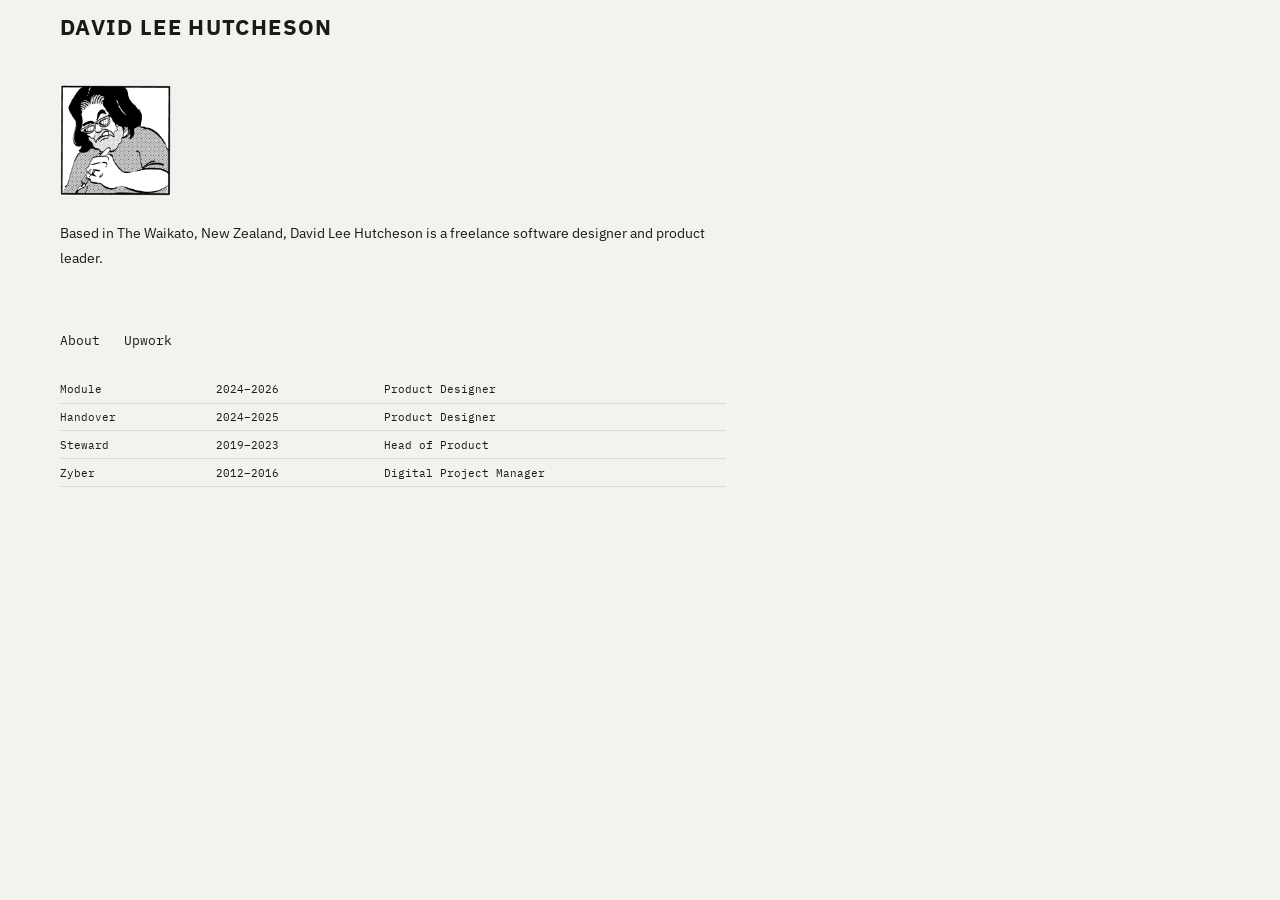
==== about.html @ 48204912 "Update about.html Adding internal links" ====
<!DOCTYPE html>
<html lang="en">
<head>
<meta charset="UTF-8">
<meta name="viewport" content="width=device-width, initial-scale=1.0">
<title>About - David Lee Hutcheson Software Design</title>
<link rel="preconnect" href="https://fonts.googleapis.com">
<link rel="preconnect" href="https://fonts.gstatic.com" crossorigin>
<link href="https://fonts.googleapis.com/css2?family=IBM+Plex+Mono:wght@400&family=IBM+Plex+Sans:wght@400;700&display=swap" rel="stylesheet">
<link rel="stylesheet" href="style.css">
</head>
<body>

<header>
  <div class="site-name"><a href="/">David Lee Hutcheson</a></div>
</header>

<main class="about">
  <div class="about-image">
    <img src="images/portrait.webp" alt="David Lee Hutcheson" width="111" height="111">
  </div>
  <p class="about-bio">Based in The Waikato, New Zealand, David Lee Hutcheson is a freelance software designer and product leader.</p>
</main>


</main>

<footer>
 <nav>
    <a href="/about.html">About</a>
    <a href="https://www.upwork.com/freelancers/~01f4d04436b46de41f?mp_source=share">Upwork</a>
  </nav>

<table class="footer-table">
    <tbody>
      <tr>
        <td><a href="/module.html">Module</a></td>
        <td>2024–2026</td>
        <td>Product Designer</td>
      </tr>
      <tr>
        <td><a href="/handover.html">Handover</a></td>
        <td>2024–2025</td>
        <td>Product Designer</td>
      </tr>
      <tr>
        <td><a href="https://gosteward.com">Steward</a></td>
        <td>2019–2023</td>
        <td>Head of Product</td>
      </tr>
      <tr>
        <td><a href="https://zyber.co.nz">Zyber</a></td>
        <td>2012–2016</td>
        <td>Digital Project Manager</td>
      </tr>
    </tbody>
  </table>
</footer>

</body>
</html>
---- style.css ----
/* ── RESET ── */
*, *::before, *::after { box-sizing: border-box; margin: 0; padding: 0; }

/* ── VARIABLES ── */
:root {
  --black: #1a1a1a;
  --white: #f4f2ed;
  --grey: #6b6b6b;
  --mono: "IBM Plex Mono", monospace;
  --sans: "IBM Plex Sans", system-ui, sans-serif;

  --item-short: 444px;
  --item-long:  666px;
  --gap: 4px;
}

/* ── BASE ── */
body {
  font-family: var(--sans);
  font-size: 14px;
  color: var(--black);
  background: var(--white);
  margin: 0;
  padding: 0 60px;
}

a { color: var(--black); text-decoration: none; }
a:hover { background: var(--black); color: var(--white); }

/* ── HEADER ── */
header { 
  padding: 0.75rem 0;
  position: sticky;
  top: 0;
  background: var(--white);
  z-index:10;
}

.grid-item-caption { display: none; }

.header-caption {
  font-family: var(--mono);
  font-size: 0.65rem;
  line-height: 1.5;
  text-align: right;
  color: var(--black);
  white-space: nowrap;
  position: absolute;
  top: 0.75rem;
  right: 0px;
}

.site-name {
  font-size: 1.4rem;
  font-weight: bold;
  letter-spacing: 0.06em;
  text-transform: uppercase;
}
.site-name a { color: inherit; text-decoration: none; }
.site-name a:hover { background: none; color: var(--grey); }

/* ── FOOTER ── */
footer {
  padding: 0.5rem 0;
  font-size: 0.75rem;
  color: var(--grey);
  display: flex;
  flex-direction: column;
  gap: 0.4rem;
  margin-top: 2px;
}

.footer-table {
  width: 100%;
  max-width: 666px;
  border-collapse: collapse;
  font-family: var(--mono);
  font-size: 0.68rem;
  color: var(--black);
  margin-bottom: 1rem;
}

.footer-table th {
  text-align: left;
  font-weight: 400;
  text-transform: uppercase;
  letter-spacing: 0.06em;
  color: var(--grey);
  padding: 0.25rem 2rem 0.25rem 0;
  border-bottom: 1px solid var(--black);
}

.footer-table td {
  padding: 0.4rem 2rem 0.4rem 0;
  border-bottom: 1px solid #dddad3;
}

footer nav {
  display: flex;
  gap: 1.5rem;
  font-family: var(--mono);
  font-size: 0.8rem;
  padding: 20px 0 20px 0;
}
footer nav a { color: var(--black); }
footer nav a:hover { background: var(--black); color: var(--white); }

.footer-bottom {
  display: flex;
  align-items: center;
  gap: 16px;
}

/* ── HOME: GRID ── */
.grid {
  display: flex;
  flex-wrap: wrap;
  gap: var(--gap);
  align-items: flex-end;
  padding: var(--gap) 0;
}

.grid-item-link {
  display: flex;
  flex-direction: column;
  text-decoration: none;
  color: inherit;
  flex: 0 0 auto;
}
.grid-item-link:hover { background: none; color: inherit; }
.grid-item-link:hover .label-title {
  background: var(--black);
  color: var(--white);
}

/* Portrait — narrow & tall */
.grid-item-link--portrait { width: var(--item-short); }
.grid-item-link--portrait .grid-item-image {
  width: var(--item-short);
  height: var(--item-long);
}

/* Landscape — wide & short */
.grid-item-link--landscape { width: var(--item-long); }
.grid-item-link--landscape .grid-item-image {
  width: var(--item-long);
  height: var(--item-short);
}

/* Image container */
.grid-item-image {
  overflow: hidden;
  background: var(--white);
  flex-shrink: 0;
  position: relative;
}
.grid-item-image img {
  width: 100%;
  height: 100%;
  object-fit: contain;
  display: block;
}

/* Label */
.grid-item-label {
  padding: 0.35rem 0 0.5rem;
  font-family: var(--mono);
}
.label-title { font-size: 0.72rem; }
.label-industry { display: none; }

/* ── PROJECT PAGE ── */
.page-project {
  display: flex;
  flex-direction: column;
  min-height: 100vh;
}
.page-project header {
  display: flex;
  justify-content: space-between;
  align-items: baseline;
}
.back-link {
  font-family: var(--mono);
  font-size: 0.72rem;
  color: var(--grey);
}
.back-link:hover { background: var(--black); color: var(--white); }

.project-layout {
  display: grid;
  grid-template-columns: 200px 1fr 160px;
  flex: 1;
}

/* Left column */
.col-left {
  padding: 1.5rem 1.25rem 1.5rem 0;
  display: flex;
  flex-direction: column;
  gap: 1.5rem;
}
.project-title {
  font-size: 1.1rem;
  font-weight: bold;
  text-transform: uppercase;
  letter-spacing: 0.06em;
  line-height: 1.2;
}
.meta-block { display: flex; flex-direction: column; gap: 0.75rem; }
.meta-label {
  font-family: var(--mono);
  font-size: 0.65rem;
  text-transform: uppercase;
  letter-spacing: 0.06em;
  color: var(--grey);
  display: block;
  margin-bottom: 0.1rem;
}
.meta-value { font-size: 0.82rem; }
.project-desc { font-size: 0.85rem; line-height: 1.7; }

ul {
    list-style-type: none;
}

/* Centre column */
.col-centre {
  display: flex;
  align-items: center;
  justify-content: center;
  padding: 1.5rem;
  background: var(--white);
  min-height: 80vh;
}
.col-centre img {
  max-width: 100%;
  max-height: 80vh;
  object-fit: contain;
  display: block;
}

/* Right column */
.col-right { padding: 1.5rem 1rem; }
.selector-label {
  font-family: var(--mono);
  font-size: 0.65rem;
  text-transform: uppercase;
  letter-spacing: 0.06em;
  color: var(--grey);
  margin-bottom: 0.75rem;
  display: block;
}
.image-selector { list-style: none; }
.image-selector li { list-style: none; }
.image-selector button {
  background: none;
  border: none;
  cursor: pointer;
  font-family: var(--mono);
  font-size: 0.72rem;
  color: var(--black);
  padding: 0.5rem 0;
  text-align: left;
  width: 100%;
  line-height: 1.4;
}
.image-selector button:hover,
.image-selector button.active {
  background: var(--black);
  color: var(--white);
  padding-left: 0.25rem;
}

/* ── ABOUT PAGE ── */
.about {
  padding: 2rem 0;
  display: flex;
  flex-direction: column;
  gap: 1.5rem;
}

.about-image {
  width: 111px;
  height: 111px;
  overflow: hidden;
  background: #dddad3;
}

.about-image img {
  width: 100%;
  height: 100%;
  object-fit: cover;
  display: block;
}

.about-bio {
  font-size: 0.9rem;
  line-height: 1.75;
  max-width: 666px;
}

/* ── MOBILE ── */
@media (max-width: 768px) {
  body { padding: 0 20px; }

  :root {
    --item-short: 140px;
    --item-long:  210px;
  }

  .project-layout { grid-template-columns: 1fr; }
  .col-left {
    padding: 1.5rem 0;
    border-bottom: 1px solid var(--black);
  }
  .col-centre { min-height: 60vw; }
  .col-right { border-top: 1px solid var(--black); }
}
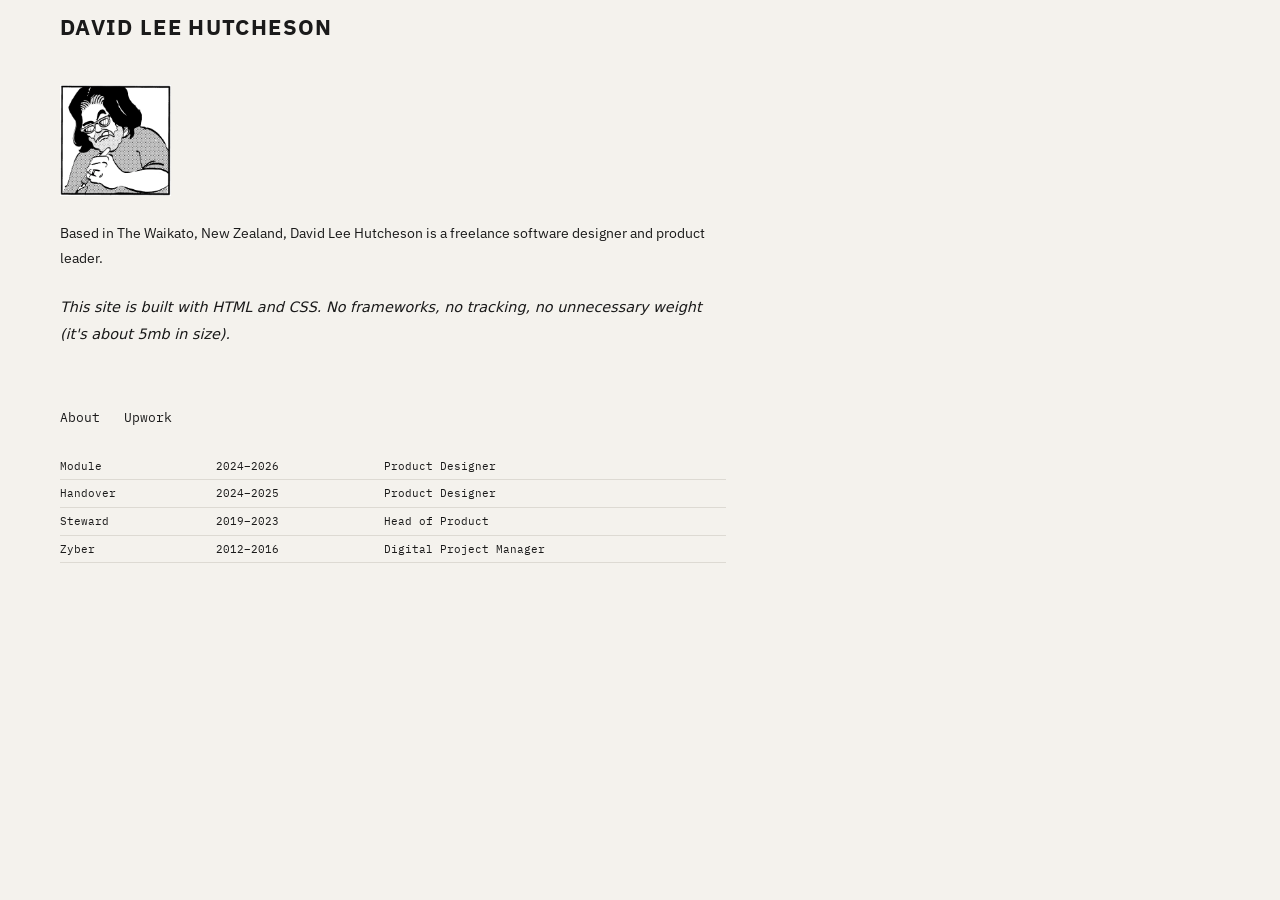
==== commit 9fe02ffe: "Added Gamble Daily page" ====
--- a/about.html
+++ b/about.html
@@ -20,9 +20,7 @@
     <img src="images/portrait.webp" alt="David Lee Hutcheson" width="111" height="111">
   </div>
   <p class="about-bio">Based in The Waikato, New Zealand, David Lee Hutcheson is a freelance software designer and product leader.</p>
-</main>
-
-
+   <p class="about-bio"><i>This site is built with HTML and CSS. No frameworks, no tracking, no unnecessary weight (it's about 5mb in size).</i></p>
 </main>
 
 <footer>
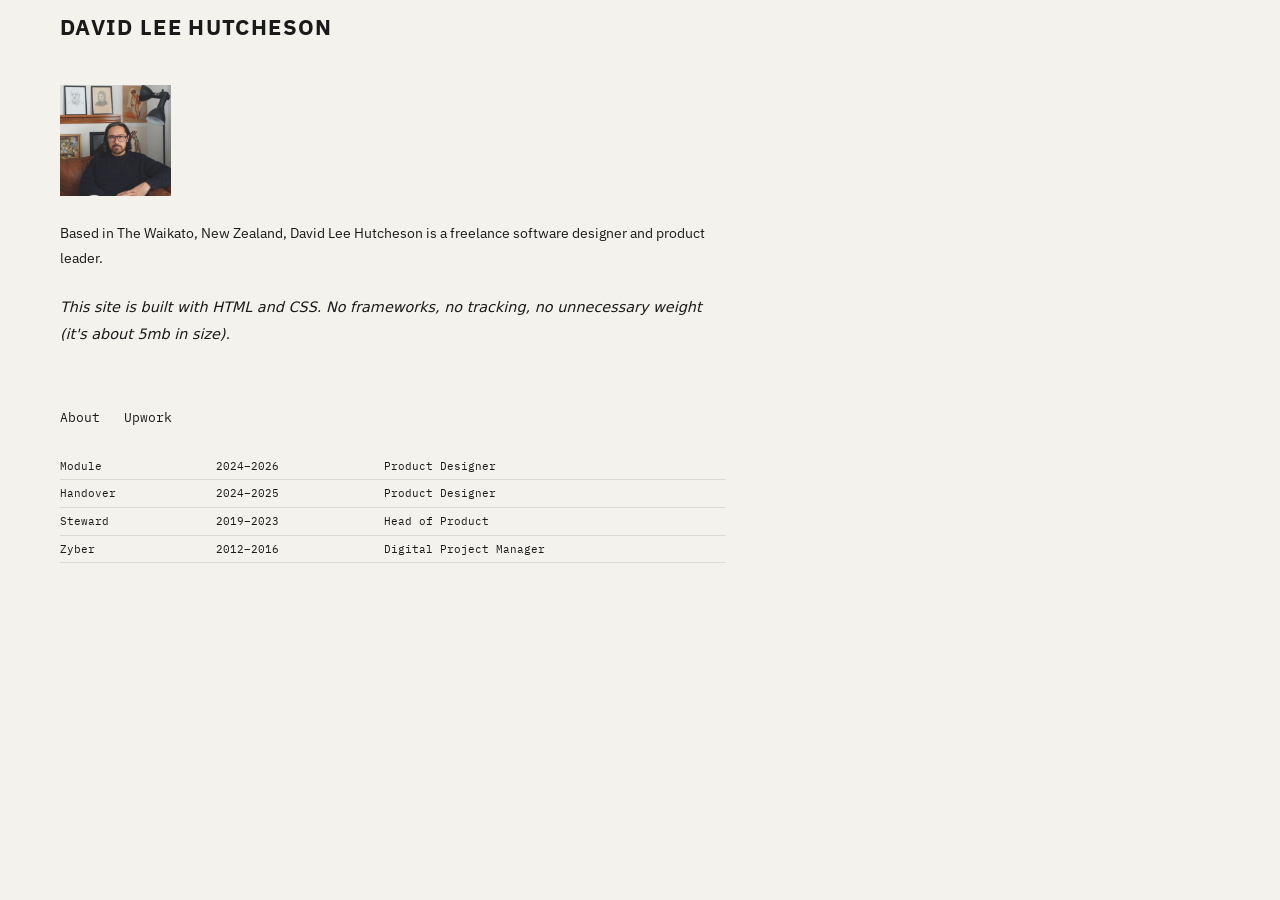
==== commit 4b434f1a: "Update portrait image source in about.html" ====
--- a/about.html
+++ b/about.html
@@ -17,7 +17,7 @@
 
 <main class="about">
   <div class="about-image">
-    <img src="images/portrait.webp" alt="David Lee Hutcheson" width="111" height="111">
+    <img src="images/david-hutcheson-portrait.webp" alt="David Lee Hutcheson" width="111" height="111">
   </div>
   <p class="about-bio">Based in The Waikato, New Zealand, David Lee Hutcheson is a freelance software designer and product leader.</p>
    <p class="about-bio"><i>This site is built with HTML and CSS. No frameworks, no tracking, no unnecessary weight (it's about 5mb in size).</i></p>
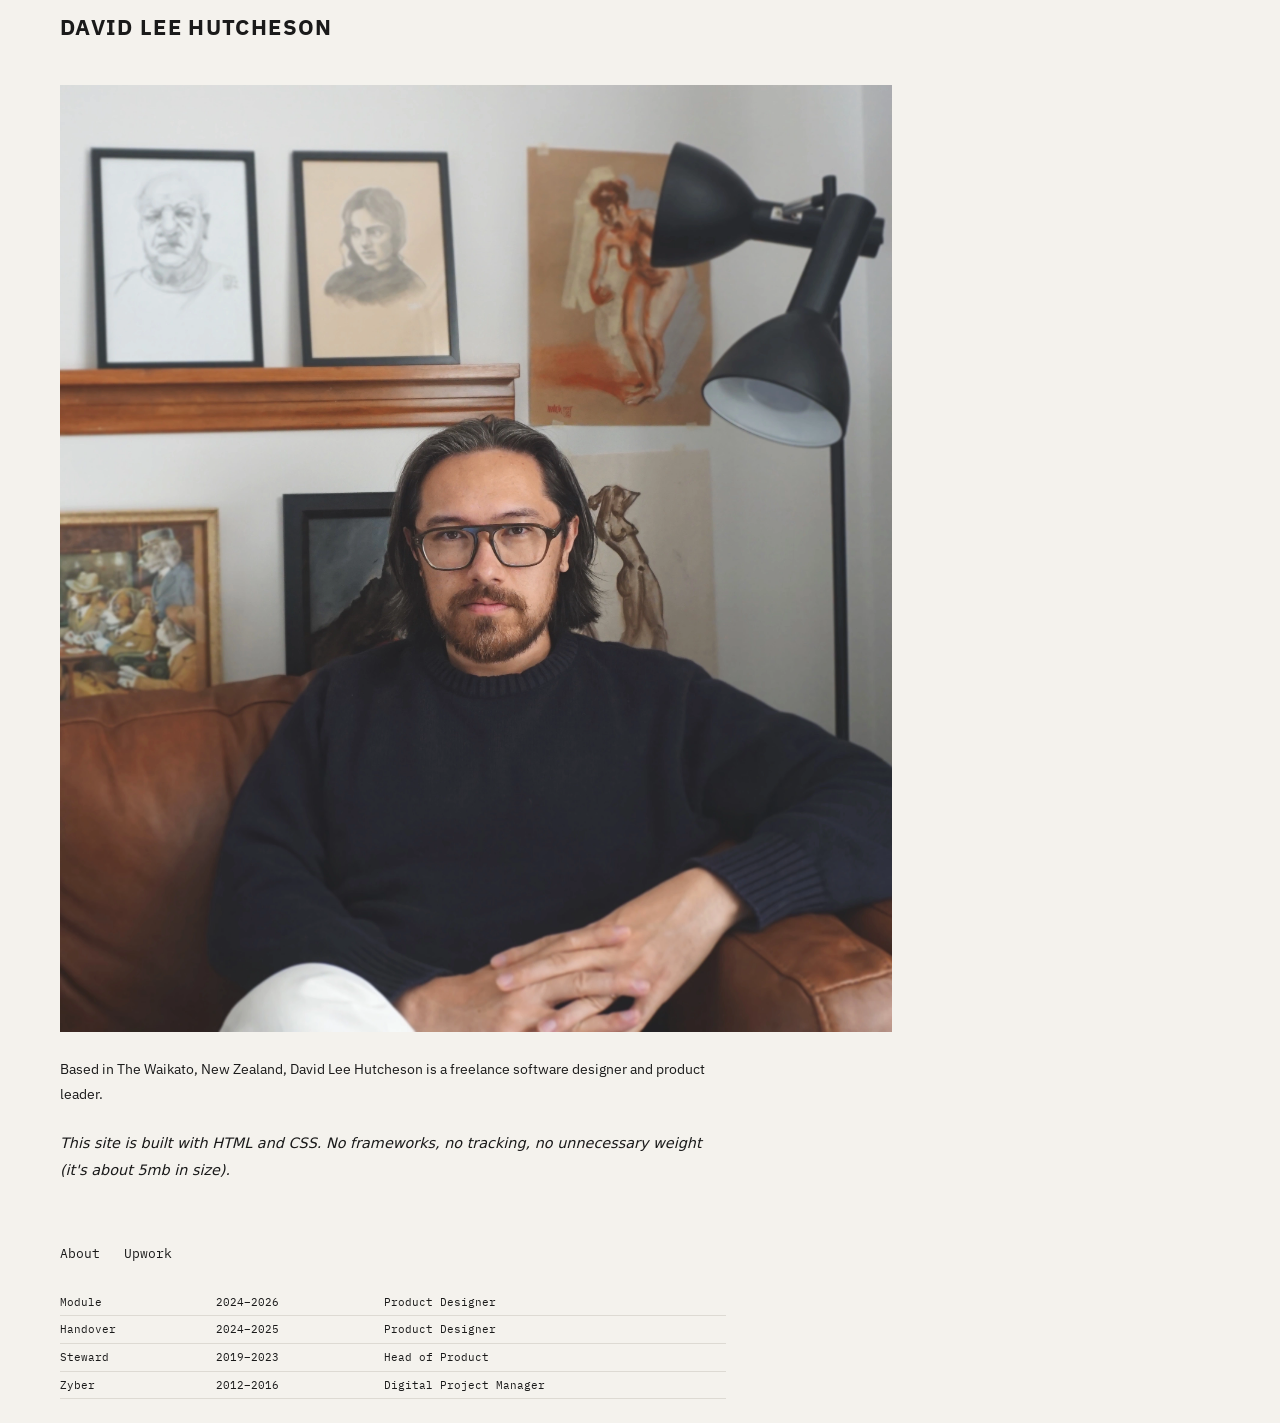
==== commit 7cef6efa: "Add target='_blank' to Upwork link in footer" ====
--- a/about.html
+++ b/about.html
@@ -26,7 +26,7 @@
 <footer>
  <nav>
     <a href="/about.html">About</a>
-    <a href="https://www.upwork.com/freelancers/~01f4d04436b46de41f?mp_source=share">Upwork</a>
+    <a href="https://www.upwork.com/freelancers/~01f4d04436b46de41f?mp_source=share" target="_blank">Upwork</a>
   </nav>
 
 <table class="footer-table">
--- a/style.css
+++ b/style.css
@@ -281,8 +281,8 @@
 }
 
 .about-image {
-  width: 111px;
-  height: 111px;
+  width: 832px;
+  height: 947px;
   overflow: hidden;
   background: #dddad3;
 }
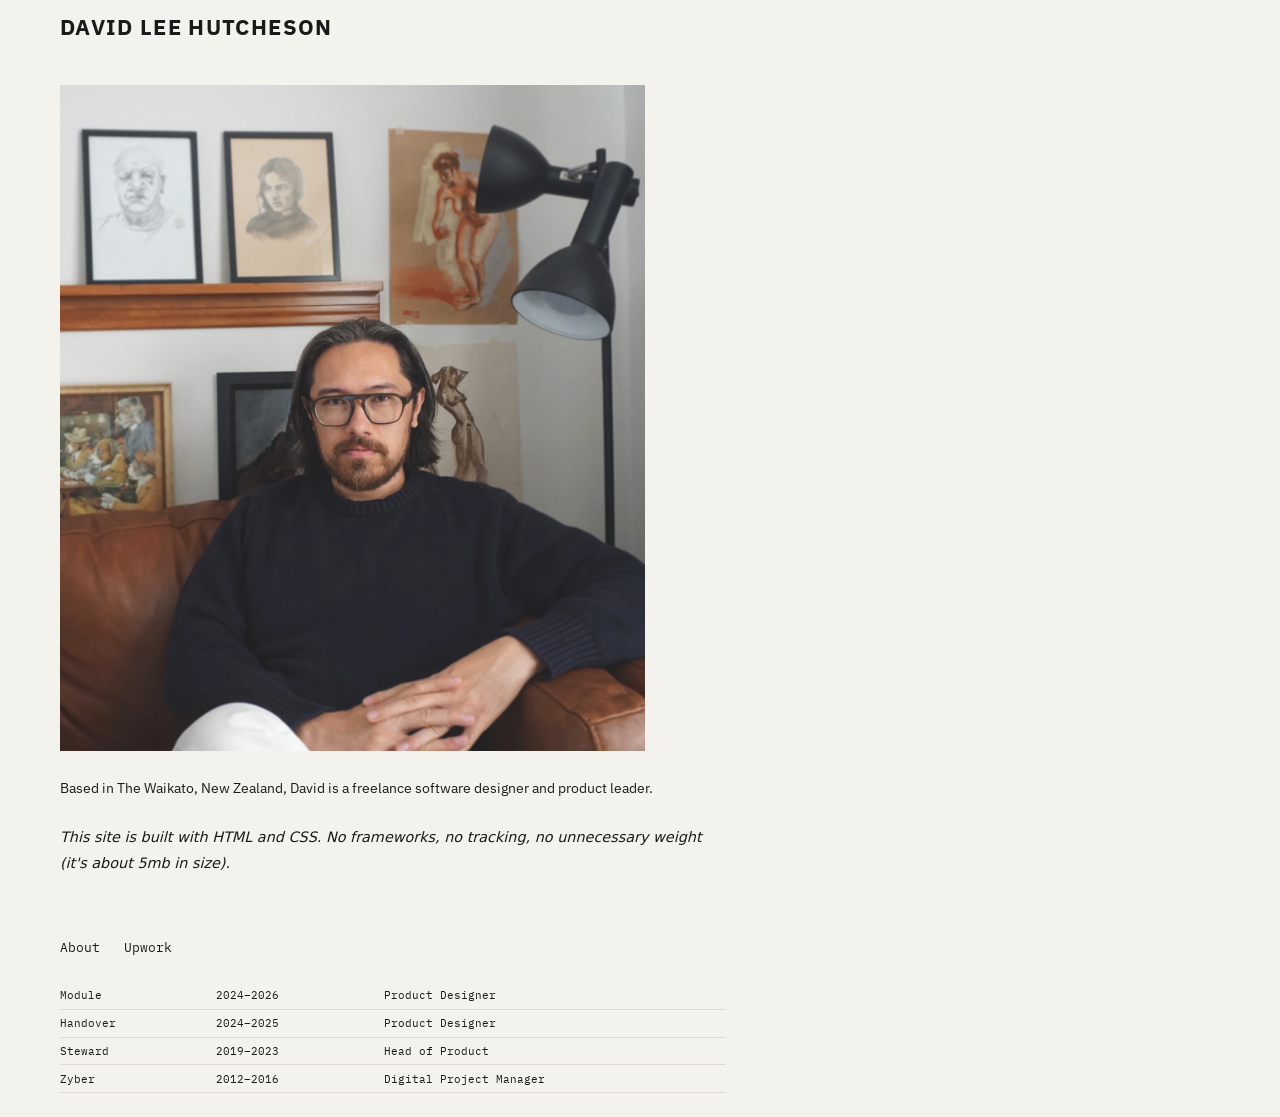
==== commit 34148452: "Update bio text for David Lee Hutcheson" ====
--- a/about.html
+++ b/about.html
@@ -19,7 +19,7 @@
   <div class="about-image">
     <img src="images/david-hutcheson-portrait.webp" alt="David Lee Hutcheson" width="111" height="111">
   </div>
-  <p class="about-bio">Based in The Waikato, New Zealand, David Lee Hutcheson is a freelance software designer and product leader.</p>
+  <p class="about-bio">Based in The Waikato, New Zealand, David is a freelance software designer and product leader.</p>
    <p class="about-bio"><i>This site is built with HTML and CSS. No frameworks, no tracking, no unnecessary weight (it's about 5mb in size).</i></p>
 </main>
 
--- a/style.css
+++ b/style.css
@@ -281,8 +281,8 @@
 }
 
 .about-image {
-  width: 832px;
-  height: 947px;
+  width: 585px;
+  height: 666px;
   overflow: hidden;
   background: #dddad3;
 }
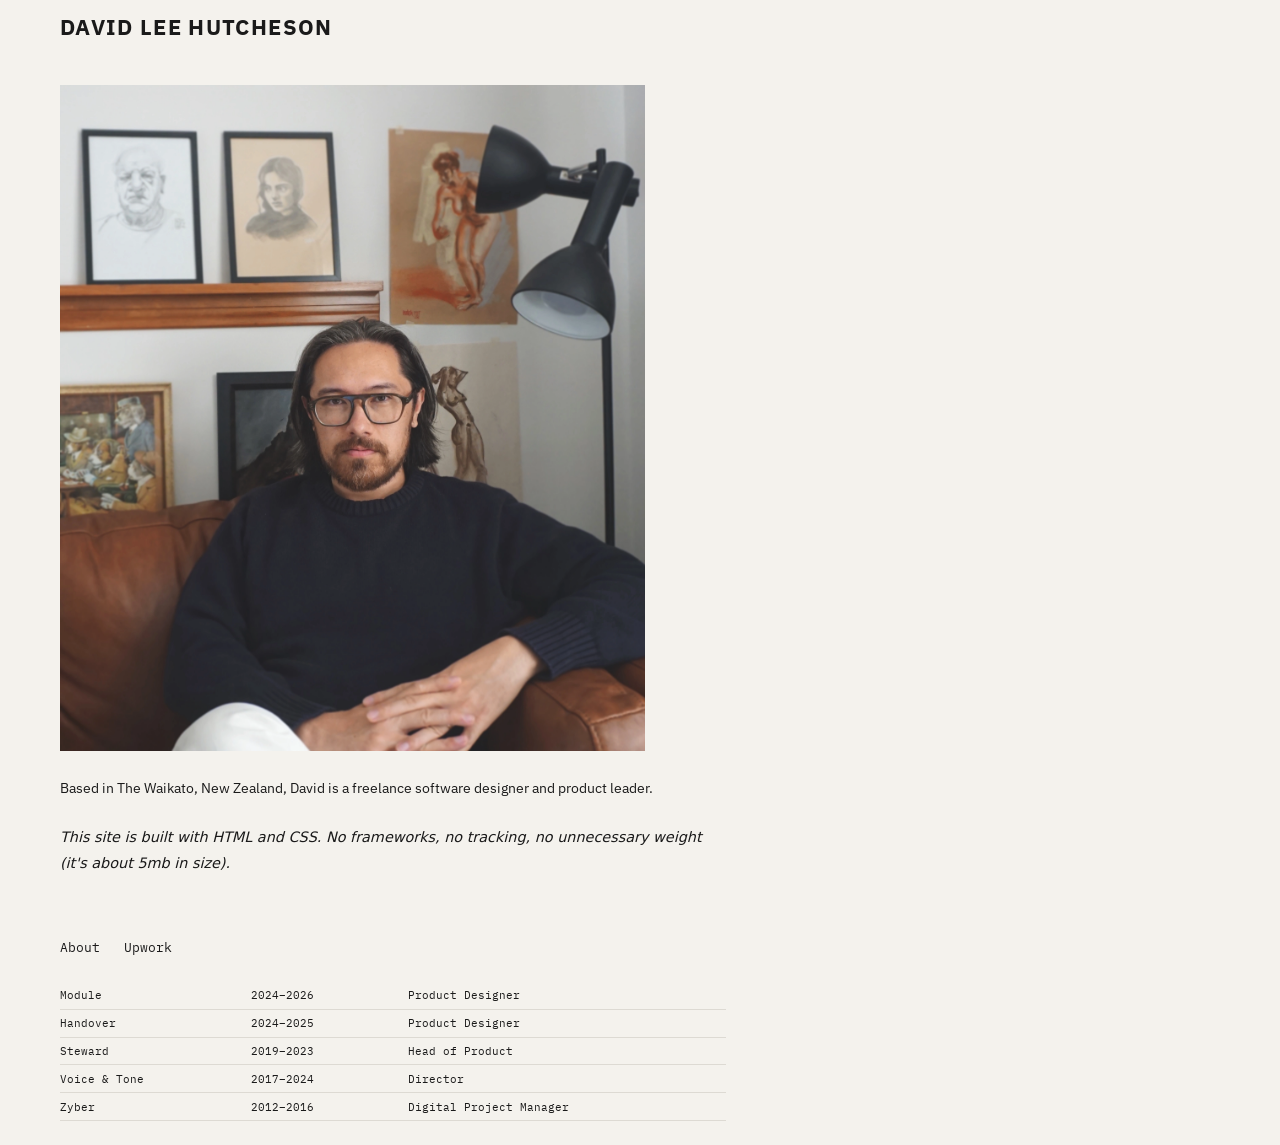
==== commit 01d38f5f: "Add new role and link to Voice & Tone agency" ====
--- a/about.html
+++ b/about.html
@@ -47,6 +47,11 @@
         <td>Head of Product</td>
       </tr>
       <tr>
+        <td><a href="https://www.upwork.com/agencies/952949175156879360/">Voice & Tone</a></td>
+        <td>2017–2024</td>
+        <td>Director</td>
+      </tr>
+      <tr>
         <td><a href="https://zyber.co.nz">Zyber</a></td>
         <td>2012–2016</td>
         <td>Digital Project Manager</td>
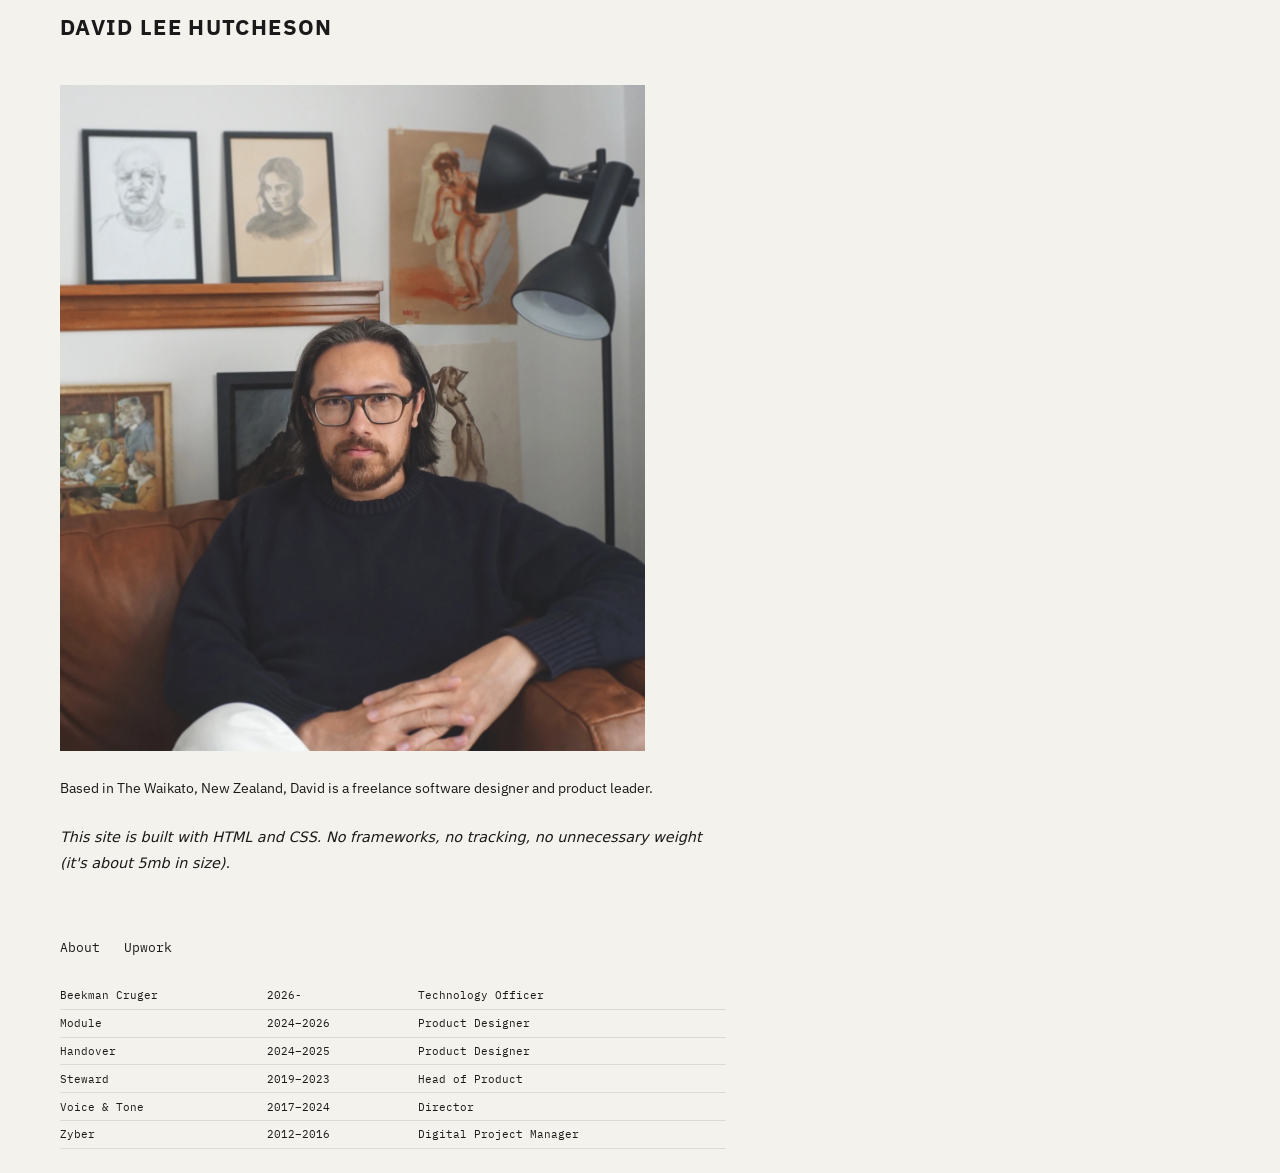
==== commit 0c7c829c: "Add Beekman Cruger to resume" ====
--- a/about.html
+++ b/about.html
@@ -32,6 +32,11 @@
 <table class="footer-table">
     <tbody>
       <tr>
+        <td><a href="https://beekmancruger.com">Beekman Cruger</a></td>
+        <td>2026-</td>
+        <td>Technology Officer</td></td>
+      </tr>
+      <tr>
         <td><a href="/module.html">Module</a></td>
         <td>2024–2026</td>
         <td>Product Designer</td>
